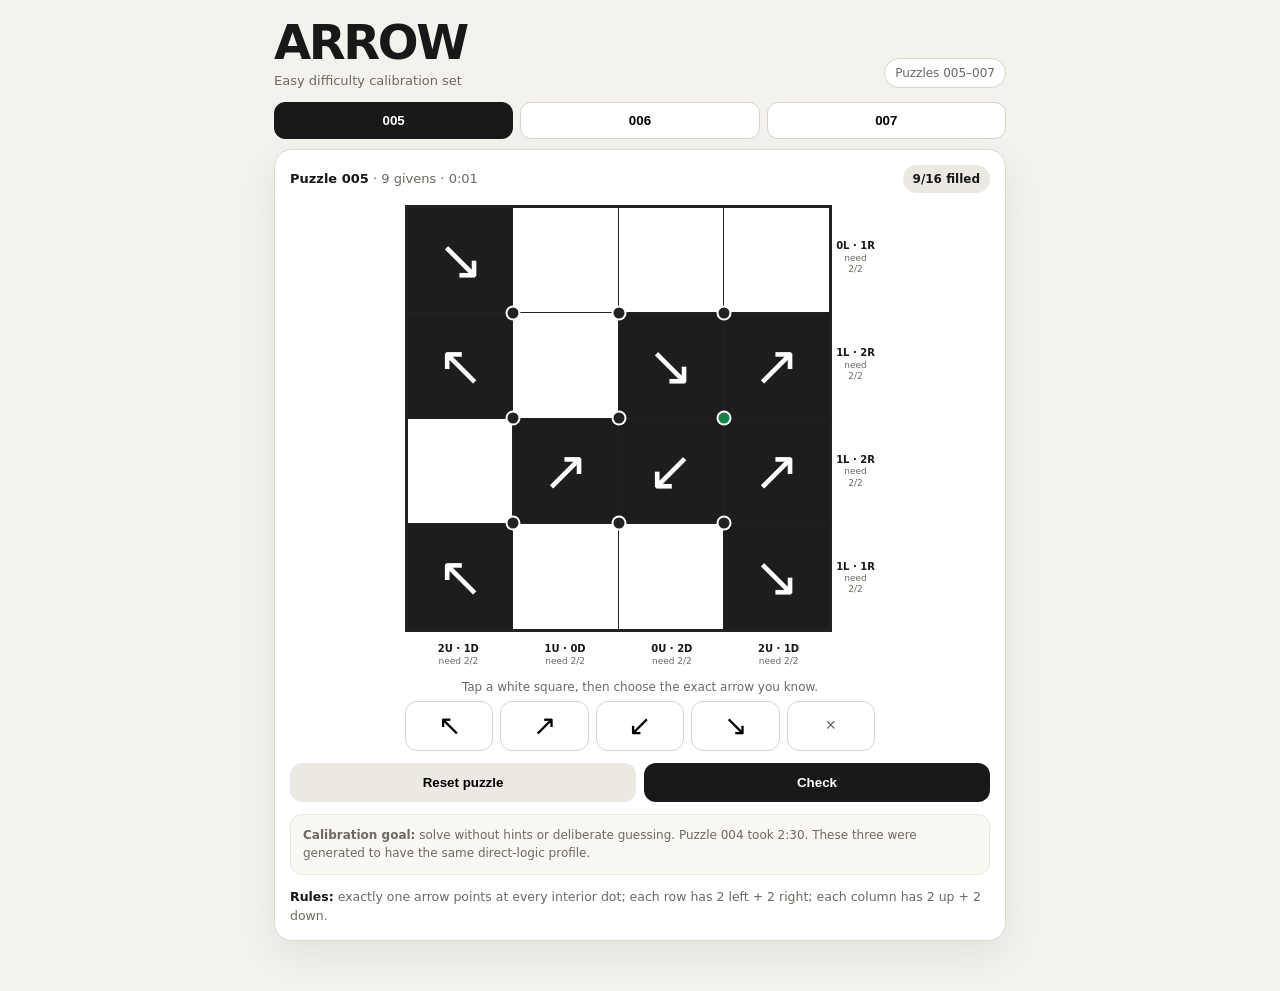
==== easy-calibration.html @ 54c93829 "Add three-puzzle easy calibration set" ====
<!doctype html><html><head><meta charset="utf-8"><meta name="viewport" content="width=device-width,initial-scale=1,viewport-fit=cover"><title>ARROW · Easy Calibration Set</title><style>
:root{--bg:#f4f2ec;--card:#fff;--ink:#181818;--muted:#6d6961;--line:#222;--accent:#2862d7;--good:#16824b;--bad:#c53b35;--soft:#ece9e2}*{box-sizing:border-box}body{margin:0;background:var(--bg);color:var(--ink);font-family:Inter,system-ui,-apple-system,"Segoe UI",sans-serif}.page{width:min(760px,100%);margin:auto;padding:20px 14px 50px}header{display:flex;justify-content:space-between;align-items:end;gap:12px;margin-bottom:14px}h1{margin:0;font-size:clamp(30px,8vw,48px);letter-spacing:-.05em;line-height:.95}.sub{margin:7px 0 0;color:var(--muted);font-size:13px}.pill{background:#fff;border:1px solid #d8d4cc;border-radius:999px;padding:7px 10px;font-size:12px;color:var(--muted)}.tabs{display:grid;grid-template-columns:repeat(3,1fr);gap:7px;margin-bottom:10px}.tab{border:1px solid #d8d4cc;background:#fff;border-radius:11px;padding:10px 5px;font-weight:800;cursor:pointer}.tab.on{background:#181818;color:#fff;border-color:#181818}.card{background:#fff;border:1px solid #dedad2;border-radius:18px;box-shadow:0 14px 40px rgba(0,0,0,.07);padding:15px}.top{display:flex;justify-content:space-between;align-items:center;gap:8px;margin-bottom:12px}.meta{font-size:13px;color:var(--muted)}.meta strong{color:var(--ink)}#status{font-size:12px;font-weight:800;background:var(--soft);padding:7px 10px;border-radius:999px}#status.bad{background:#fbe9e8;color:var(--bad)}#status.good{background:#e7f5ed;color:var(--good)}.shell{width:min(90vw,470px);margin:auto;position:relative;padding-right:43px;padding-bottom:43px}.board{position:relative;display:grid;grid-template-columns:repeat(4,1fr);aspect-ratio:1;border:3px solid var(--line);background:#fff}.cell{border:0;border-right:1.5px solid var(--line);border-bottom:1.5px solid var(--line);background:#fff;display:grid;place-items:center;font-size:clamp(34px,10vw,56px);color:var(--accent);cursor:pointer;padding:0}.cell:nth-child(4n){border-right:0}.cell:nth-child(n+13){border-bottom:0}.cell.given{background:#1d1d1d;color:#fff;cursor:default}.cell.selected:not(.given){outline:4px solid rgba(40,98,215,.22);outline-offset:-5px;background:#f7f9ff}.dot{position:absolute;width:11px;height:11px;border-radius:50%;background:#222;transform:translate(-50%,-50%);z-index:5;pointer-events:none;box-shadow:0 0 0 2px #fff}.dot.good{background:var(--good)}.dot.bad{background:var(--bad)}.rows{position:absolute;right:0;top:0;width:39px;height:calc(100% - 43px);display:grid;grid-template-rows:repeat(4,1fr);align-items:center}.cols{position:absolute;left:0;bottom:0;width:calc(100% - 43px);height:39px;display:grid;grid-template-columns:repeat(4,1fr);align-items:center}.stat{text-align:center;font-size:9px;color:var(--muted);line-height:1.25}.stat b{display:block;color:var(--ink);font-size:10px}.help{text-align:center;color:var(--muted);font-size:12px;margin:5px 0 7px}.palette{width:min(100%,470px);margin:auto;display:grid;grid-template-columns:repeat(5,1fr);gap:7px}.pick{height:50px;border:1px solid #d8d4cc;border-radius:12px;background:#fff;cursor:pointer;font-size:28px}.erase{font-size:18px;color:var(--muted)}.actions{display:grid;grid-template-columns:repeat(2,1fr);gap:8px;margin-top:12px}.action{border:0;border-radius:12px;padding:12px 8px;background:var(--soft);font-weight:800;cursor:pointer}.action.primary{background:#181818;color:#fff}.box{display:none;margin-top:12px;padding:12px 13px;border-radius:12px;font-size:13px;line-height:1.45}.box.show{display:block}.msg{background:#eff3ff}.win{background:#e7f5ed;color:#105d35;text-align:center;font-weight:800}.rules{margin-top:13px;font-size:12.5px;line-height:1.5;color:var(--muted)}.rules strong{color:var(--ink)}.results{margin-top:12px;padding:11px 12px;border-radius:12px;background:#faf8f3;border:1px solid #ebe7df;font-size:12px;line-height:1.55;color:var(--muted)}
</style></head><body><div class="page"><header><div><h1>ARROW</h1><p class="sub">Easy difficulty calibration set</p></div><div class="pill">Puzzles 005–007</div></header><div class="tabs" id="tabs"></div><section class="card"><div class="top"><div class="meta"><strong id="pname">Puzzle 005</strong> · 9 givens · <span id="timer">0:00</span></div><div id="status">9/16 filled</div></div><div class="shell"><div id="board" class="board"></div><div id="rows" class="rows"></div><div id="cols" class="cols"></div></div><div class="help">Tap a white square, then choose the exact arrow you know.</div><div class="palette"><button class="pick" data-d="NW">↖</button><button class="pick" data-d="NE">↗</button><button class="pick" data-d="SW">↙</button><button class="pick" data-d="SE">↘</button><button class="pick erase" data-d="">×</button></div><div class="actions"><button class="action" id="reset">Reset puzzle</button><button class="action primary" id="check">Check</button></div><div id="msg" class="box msg"></div><div id="win" class="box win"></div><div class="results" id="results"><strong>Calibration goal:</strong> solve without hints or deliberate guessing. Puzzle 004 took 2:30. These three were generated to have the same direct-logic profile.</div><div class="rules"><strong>Rules:</strong> exactly one arrow points at every interior dot; each row has 2 left + 2 right; each column has 2 up + 2 down.</div></section></div><script>
(()=>{const P=[
{n:'005',s:[['SE','SE','NW','SW'],['NW','SW','SE','NE'],['SW','NE','SW','NE'],['NW','NW','NE','SE']],g:[[0,0],[1,0],[1,2],[1,3],[2,1],[2,2],[2,3],[3,0],[3,3]]},
{n:'006',s:[['NE','NW','SW','NE'],['SE','NW','NE','SW'],['SE','SE','NW','SW'],['NW','SW','SE','NE']],g:[[0,0],[0,1],[0,3],[1,1],[1,2],[2,0],[2,2],[2,3],[3,1]]},
{n:'007',s:[['SW','NE','NW','SE'],['NE','NE','SW','NW'],['NE','SW','SE','NW'],['SE','SE','NW','SW']],g:[[0,1],[0,2],[0,3],[1,1],[2,0],[2,1],[3,0],[3,2],[3,3]]}
],SYM={NW:'↖',NE:'↗',SW:'↙',SE:'↘'},LEFT=d=>d==='NW'||d==='SW',UP=d=>d==='NW'||d==='NE',inward=(r,c)=>r===0?(c===0?'SE':'SW'):(c===0?'NE':'NW');let pi=0,grid,sel,start,done=false,timerId,times={};const $=id=>document.getElementById(id),board=$('board'),status=$('status'),msg=$('msg'),win=$('win'),timer=$('timer');
function fmt(ms){let s=Math.floor(ms/1000);return `${Math.floor(s/60)}:${String(s%60).padStart(2,'0')}`}function tick(){if(!done)timer.textContent=fmt(Date.now()-start)}function givenSet(){return new Set(P[pi].g.map(([r,c])=>`${r},${c}`))}function load(i){pi=i;grid=Array.from({length:4},()=>Array(4).fill(''));for(const[r,c]of P[pi].g)grid[r][c]=P[pi].s[r][c];sel=null;done=false;start=Date.now();clearInterval(timerId);timerId=setInterval(tick,1000);tick();msg.classList.remove('show');win.classList.remove('show');$('pname').textContent=`Puzzle ${P[pi].n}`;renderTabs();render()}
function renderTabs(){$('tabs').innerHTML=P.map((p,i)=>`<button class="tab ${i===pi?'on':''}" data-i="${i}">${p.n}${times[p.n]?` · ${times[p.n]}`:''}</button>`).join('');document.querySelectorAll('.tab').forEach(b=>b.onclick=()=>load(+b.dataset.i))}function dotInfo(r,c){let n=0,f=0;for(let rr=0;rr<2;rr++)for(let cc=0;cc<2;cc++){let d=grid[r+rr][c+cc];if(d){f++;if(d===inward(rr,cc))n++}}return{n,f}}
function conflicts(){let out=[];for(let r=0;r<4;r++){let v=grid[r].filter(Boolean),l=v.filter(LEFT).length;if(l>2||v.length-l>2)out.push(`Row ${r+1} has too many arrows pointing one way.`)}for(let c=0;c<4;c++){let v=grid.map(x=>x[c]).filter(Boolean),u=v.filter(UP).length;if(u>2||v.length-u>2)out.push(`Column ${c+1} has too many arrows pointing one way.`)}for(let r=0;r<3;r++)for(let c=0;c<3;c++){let x=dotInfo(r,c);if(x.n>1)out.push('An interior dot has more than one arrow pointing at it.');if(x.f===4&&x.n!==1)out.push('A completed interior dot does not have exactly one incoming arrow.')}return out}
function stats(){let rs=$('rows'),cs=$('cols');rs.innerHTML='';cs.innerHTML='';for(let r=0;r<4;r++){let v=grid[r].filter(Boolean),l=v.filter(LEFT).length;rs.innerHTML+=`<div class="stat"><b>${l}L · ${v.length-l}R</b>need 2/2</div>`}for(let c=0;c<4;c++){let v=grid.map(x=>x[c]).filter(Boolean),u=v.filter(UP).length;cs.innerHTML+=`<div class="stat"><b>${u}U · ${v.length-u}D</b>need 2/2</div>`}}
function render(){let gs=givenSet();board.innerHTML='';for(let r=0;r<4;r++)for(let c=0;c<4;c++){let b=document.createElement('button');b.className='cell';if(gs.has(`${r},${c}`))b.classList.add('given');if(sel&&sel[0]===r&&sel[1]===c)b.classList.add('selected');b.textContent=grid[r][c]?SYM[grid[r][c]]:'';b.onclick=()=>{if(!gs.has(`${r},${c}`)){sel=[r,c];msg.classList.remove('show');render()}};board.appendChild(b)}for(let r=1;r<4;r++)for(let c=1;c<4;c++){let d=document.createElement('i'),x=dotInfo(r-1,c-1);d.className='dot';d.style.left=`${c*25}%`;d.style.top=`${r*25}%`;if(x.n>1||(x.f===4&&x.n!==1))d.classList.add('bad');else if(x.f===4&&x.n===1)d.classList.add('good');board.appendChild(d)}stats();let bad=conflicts().length,filled=grid.flat().filter(Boolean).length;status.className=bad?'bad':'';status.textContent=bad?'Rule conflict':`${filled}/16 filled`}
document.querySelectorAll('.pick').forEach(b=>b.onclick=()=>{if(!sel)return;let[r,c]=sel;if(givenSet().has(`${r},${c}`))return;grid[r][c]=b.dataset.d;render()});function solved(){return grid.flat().every(Boolean)&&grid.every((row,r)=>row.every((d,c)=>d===P[pi].s[r][c]))}$('check').onclick=()=>{let bad=conflicts();if(bad.length){msg.textContent=bad[0];msg.classList.add('show');return}if(solved()){done=true;clearInterval(timerId);tick();let t=timer.textContent;times[P[pi].n]=t;status.textContent='Solved!';status.className='good';win.innerHTML=`Puzzle ${P[pi].n} solved in <strong>${t}</strong>.`;win.classList.add('show');renderTabs()}else{msg.textContent='No rule conflicts so far. Keep going.';msg.classList.add('show')}};$('reset').onclick=()=>load(pi);load(0)})();
</script></body></html>
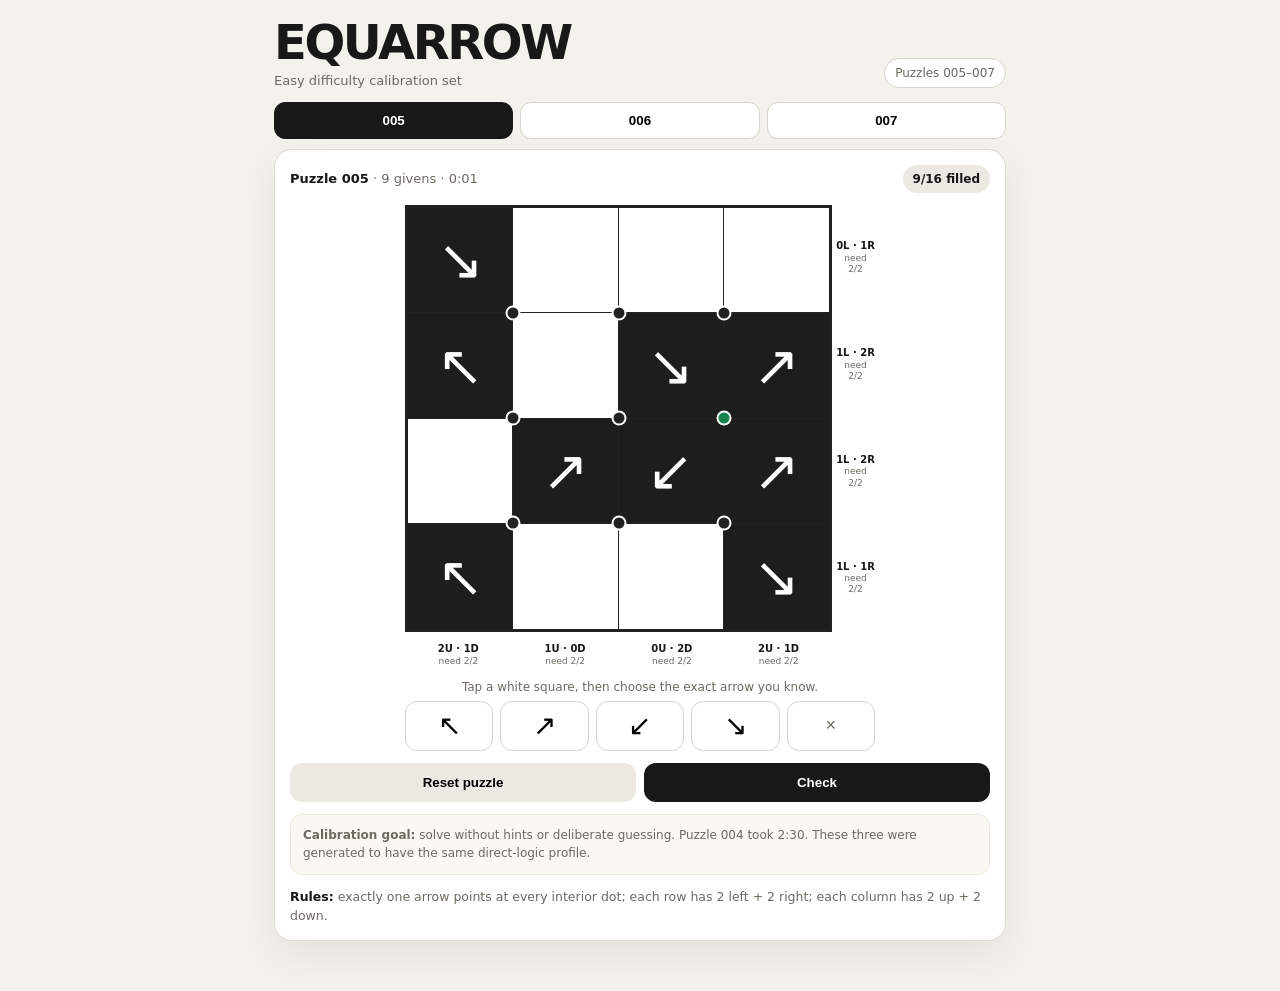
==== commit 2c5a7f7f: "Apply EQUARROW branding to Easy calibration set" ====
--- a/easy-calibration.html
+++ b/easy-calibration.html
@@ -1,6 +1,6 @@
-<!doctype html><html><head><meta charset="utf-8"><meta name="viewport" content="width=device-width,initial-scale=1,viewport-fit=cover"><title>ARROW · Easy Calibration Set</title><style>
+<!doctype html><html><head><meta charset="utf-8"><meta name="viewport" content="width=device-width,initial-scale=1,viewport-fit=cover"><title>EQUARROW · Easy Calibration Set</title><style>
 :root{--bg:#f4f2ec;--card:#fff;--ink:#181818;--muted:#6d6961;--line:#222;--accent:#2862d7;--good:#16824b;--bad:#c53b35;--soft:#ece9e2}*{box-sizing:border-box}body{margin:0;background:var(--bg);color:var(--ink);font-family:Inter,system-ui,-apple-system,"Segoe UI",sans-serif}.page{width:min(760px,100%);margin:auto;padding:20px 14px 50px}header{display:flex;justify-content:space-between;align-items:end;gap:12px;margin-bottom:14px}h1{margin:0;font-size:clamp(30px,8vw,48px);letter-spacing:-.05em;line-height:.95}.sub{margin:7px 0 0;color:var(--muted);font-size:13px}.pill{background:#fff;border:1px solid #d8d4cc;border-radius:999px;padding:7px 10px;font-size:12px;color:var(--muted)}.tabs{display:grid;grid-template-columns:repeat(3,1fr);gap:7px;margin-bottom:10px}.tab{border:1px solid #d8d4cc;background:#fff;border-radius:11px;padding:10px 5px;font-weight:800;cursor:pointer}.tab.on{background:#181818;color:#fff;border-color:#181818}.card{background:#fff;border:1px solid #dedad2;border-radius:18px;box-shadow:0 14px 40px rgba(0,0,0,.07);padding:15px}.top{display:flex;justify-content:space-between;align-items:center;gap:8px;margin-bottom:12px}.meta{font-size:13px;color:var(--muted)}.meta strong{color:var(--ink)}#status{font-size:12px;font-weight:800;background:var(--soft);padding:7px 10px;border-radius:999px}#status.bad{background:#fbe9e8;color:var(--bad)}#status.good{background:#e7f5ed;color:var(--good)}.shell{width:min(90vw,470px);margin:auto;position:relative;padding-right:43px;padding-bottom:43px}.board{position:relative;display:grid;grid-template-columns:repeat(4,1fr);aspect-ratio:1;border:3px solid var(--line);background:#fff}.cell{border:0;border-right:1.5px solid var(--line);border-bottom:1.5px solid var(--line);background:#fff;display:grid;place-items:center;font-size:clamp(34px,10vw,56px);color:var(--accent);cursor:pointer;padding:0}.cell:nth-child(4n){border-right:0}.cell:nth-child(n+13){border-bottom:0}.cell.given{background:#1d1d1d;color:#fff;cursor:default}.cell.selected:not(.given){outline:4px solid rgba(40,98,215,.22);outline-offset:-5px;background:#f7f9ff}.dot{position:absolute;width:11px;height:11px;border-radius:50%;background:#222;transform:translate(-50%,-50%);z-index:5;pointer-events:none;box-shadow:0 0 0 2px #fff}.dot.good{background:var(--good)}.dot.bad{background:var(--bad)}.rows{position:absolute;right:0;top:0;width:39px;height:calc(100% - 43px);display:grid;grid-template-rows:repeat(4,1fr);align-items:center}.cols{position:absolute;left:0;bottom:0;width:calc(100% - 43px);height:39px;display:grid;grid-template-columns:repeat(4,1fr);align-items:center}.stat{text-align:center;font-size:9px;color:var(--muted);line-height:1.25}.stat b{display:block;color:var(--ink);font-size:10px}.help{text-align:center;color:var(--muted);font-size:12px;margin:5px 0 7px}.palette{width:min(100%,470px);margin:auto;display:grid;grid-template-columns:repeat(5,1fr);gap:7px}.pick{height:50px;border:1px solid #d8d4cc;border-radius:12px;background:#fff;cursor:pointer;font-size:28px}.erase{font-size:18px;color:var(--muted)}.actions{display:grid;grid-template-columns:repeat(2,1fr);gap:8px;margin-top:12px}.action{border:0;border-radius:12px;padding:12px 8px;background:var(--soft);font-weight:800;cursor:pointer}.action.primary{background:#181818;color:#fff}.box{display:none;margin-top:12px;padding:12px 13px;border-radius:12px;font-size:13px;line-height:1.45}.box.show{display:block}.msg{background:#eff3ff}.win{background:#e7f5ed;color:#105d35;text-align:center;font-weight:800}.rules{margin-top:13px;font-size:12.5px;line-height:1.5;color:var(--muted)}.rules strong{color:var(--ink)}.results{margin-top:12px;padding:11px 12px;border-radius:12px;background:#faf8f3;border:1px solid #ebe7df;font-size:12px;line-height:1.55;color:var(--muted)}
-</style></head><body><div class="page"><header><div><h1>ARROW</h1><p class="sub">Easy difficulty calibration set</p></div><div class="pill">Puzzles 005–007</div></header><div class="tabs" id="tabs"></div><section class="card"><div class="top"><div class="meta"><strong id="pname">Puzzle 005</strong> · 9 givens · <span id="timer">0:00</span></div><div id="status">9/16 filled</div></div><div class="shell"><div id="board" class="board"></div><div id="rows" class="rows"></div><div id="cols" class="cols"></div></div><div class="help">Tap a white square, then choose the exact arrow you know.</div><div class="palette"><button class="pick" data-d="NW">↖</button><button class="pick" data-d="NE">↗</button><button class="pick" data-d="SW">↙</button><button class="pick" data-d="SE">↘</button><button class="pick erase" data-d="">×</button></div><div class="actions"><button class="action" id="reset">Reset puzzle</button><button class="action primary" id="check">Check</button></div><div id="msg" class="box msg"></div><div id="win" class="box win"></div><div class="results" id="results"><strong>Calibration goal:</strong> solve without hints or deliberate guessing. Puzzle 004 took 2:30. These three were generated to have the same direct-logic profile.</div><div class="rules"><strong>Rules:</strong> exactly one arrow points at every interior dot; each row has 2 left + 2 right; each column has 2 up + 2 down.</div></section></div><script>
+</style></head><body><div class="page"><header><div><h1>EQUARROW</h1><p class="sub">Easy difficulty calibration set</p></div><div class="pill">Puzzles 005–007</div></header><div class="tabs" id="tabs"></div><section class="card"><div class="top"><div class="meta"><strong id="pname">Puzzle 005</strong> · 9 givens · <span id="timer">0:00</span></div><div id="status">9/16 filled</div></div><div class="shell"><div id="board" class="board"></div><div id="rows" class="rows"></div><div id="cols" class="cols"></div></div><div class="help">Tap a white square, then choose the exact arrow you know.</div><div class="palette"><button class="pick" data-d="NW">↖</button><button class="pick" data-d="NE">↗</button><button class="pick" data-d="SW">↙</button><button class="pick" data-d="SE">↘</button><button class="pick erase" data-d="">×</button></div><div class="actions"><button class="action" id="reset">Reset puzzle</button><button class="action primary" id="check">Check</button></div><div id="msg" class="box msg"></div><div id="win" class="box win"></div><div class="results" id="results"><strong>Calibration goal:</strong> solve without hints or deliberate guessing. Puzzle 004 took 2:30. These three were generated to have the same direct-logic profile.</div><div class="rules"><strong>Rules:</strong> exactly one arrow points at every interior dot; each row has 2 left + 2 right; each column has 2 up + 2 down.</div></section></div><script>
 (()=>{const P=[
 {n:'005',s:[['SE','SE','NW','SW'],['NW','SW','SE','NE'],['SW','NE','SW','NE'],['NW','NW','NE','SE']],g:[[0,0],[1,0],[1,2],[1,3],[2,1],[2,2],[2,3],[3,0],[3,3]]},
 {n:'006',s:[['NE','NW','SW','NE'],['SE','NW','NE','SW'],['SE','SE','NW','SW'],['NW','SW','SE','NE']],g:[[0,0],[0,1],[0,3],[1,1],[1,2],[2,0],[2,2],[2,3],[3,1]]},
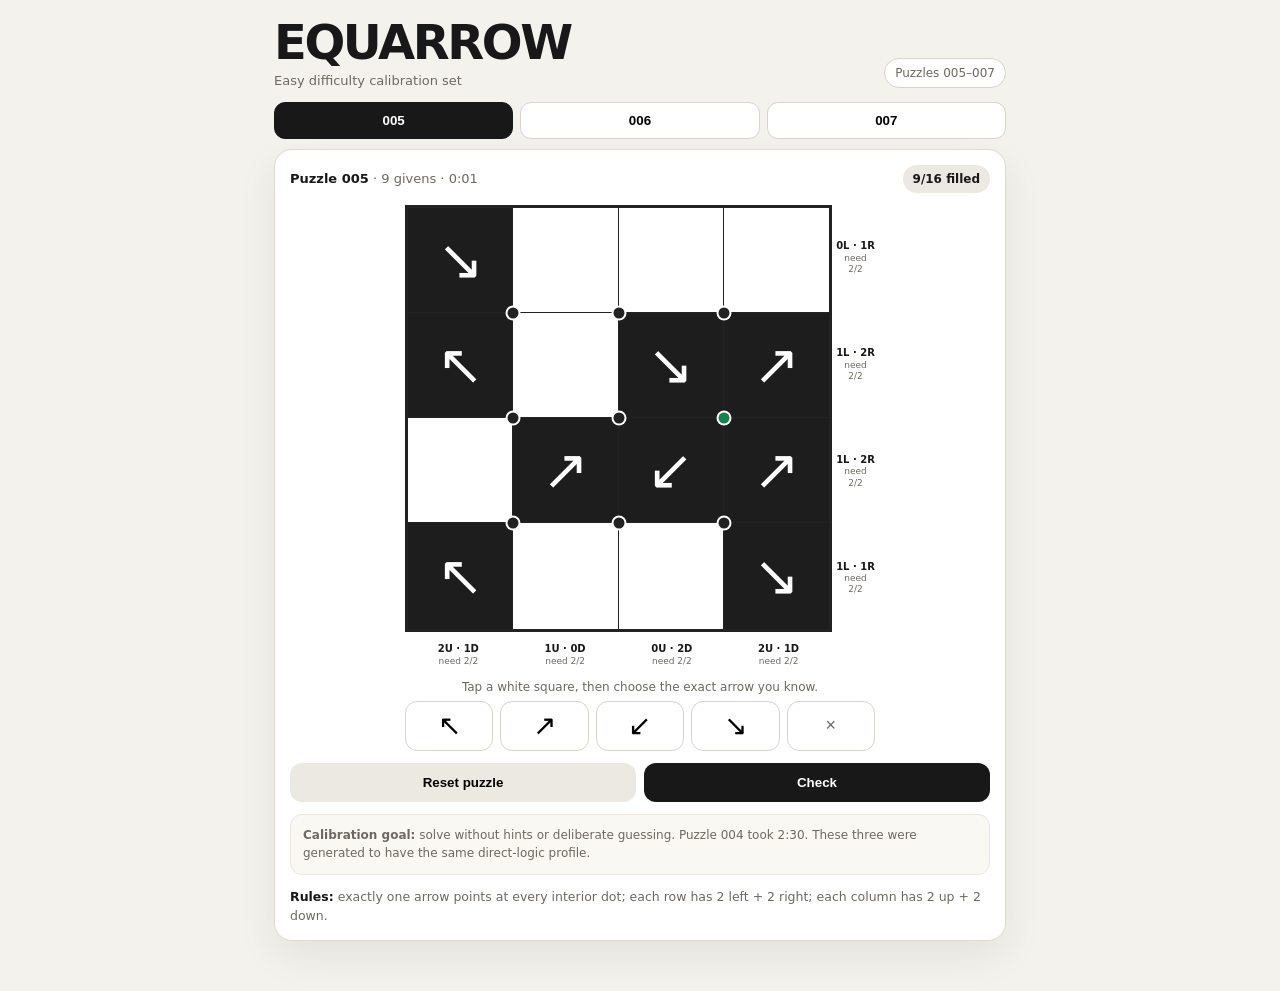
==== commit 202a6ea7: "Fix unequal puzzle row sizing" ====
--- a/easy-calibration.html
+++ b/easy-calibration.html
@@ -1,5 +1,5 @@
 <!doctype html><html><head><meta charset="utf-8"><meta name="viewport" content="width=device-width,initial-scale=1,viewport-fit=cover"><title>EQUARROW · Easy Calibration Set</title><style>
-:root{--bg:#f4f2ec;--card:#fff;--ink:#181818;--muted:#6d6961;--line:#222;--accent:#2862d7;--good:#16824b;--bad:#c53b35;--soft:#ece9e2}*{box-sizing:border-box}body{margin:0;background:var(--bg);color:var(--ink);font-family:Inter,system-ui,-apple-system,"Segoe UI",sans-serif}.page{width:min(760px,100%);margin:auto;padding:20px 14px 50px}header{display:flex;justify-content:space-between;align-items:end;gap:12px;margin-bottom:14px}h1{margin:0;font-size:clamp(30px,8vw,48px);letter-spacing:-.05em;line-height:.95}.sub{margin:7px 0 0;color:var(--muted);font-size:13px}.pill{background:#fff;border:1px solid #d8d4cc;border-radius:999px;padding:7px 10px;font-size:12px;color:var(--muted)}.tabs{display:grid;grid-template-columns:repeat(3,1fr);gap:7px;margin-bottom:10px}.tab{border:1px solid #d8d4cc;background:#fff;border-radius:11px;padding:10px 5px;font-weight:800;cursor:pointer}.tab.on{background:#181818;color:#fff;border-color:#181818}.card{background:#fff;border:1px solid #dedad2;border-radius:18px;box-shadow:0 14px 40px rgba(0,0,0,.07);padding:15px}.top{display:flex;justify-content:space-between;align-items:center;gap:8px;margin-bottom:12px}.meta{font-size:13px;color:var(--muted)}.meta strong{color:var(--ink)}#status{font-size:12px;font-weight:800;background:var(--soft);padding:7px 10px;border-radius:999px}#status.bad{background:#fbe9e8;color:var(--bad)}#status.good{background:#e7f5ed;color:var(--good)}.shell{width:min(90vw,470px);margin:auto;position:relative;padding-right:43px;padding-bottom:43px}.board{position:relative;display:grid;grid-template-columns:repeat(4,1fr);aspect-ratio:1;border:3px solid var(--line);background:#fff}.cell{border:0;border-right:1.5px solid var(--line);border-bottom:1.5px solid var(--line);background:#fff;display:grid;place-items:center;font-size:clamp(34px,10vw,56px);color:var(--accent);cursor:pointer;padding:0}.cell:nth-child(4n){border-right:0}.cell:nth-child(n+13){border-bottom:0}.cell.given{background:#1d1d1d;color:#fff;cursor:default}.cell.selected:not(.given){outline:4px solid rgba(40,98,215,.22);outline-offset:-5px;background:#f7f9ff}.dot{position:absolute;width:11px;height:11px;border-radius:50%;background:#222;transform:translate(-50%,-50%);z-index:5;pointer-events:none;box-shadow:0 0 0 2px #fff}.dot.good{background:var(--good)}.dot.bad{background:var(--bad)}.rows{position:absolute;right:0;top:0;width:39px;height:calc(100% - 43px);display:grid;grid-template-rows:repeat(4,1fr);align-items:center}.cols{position:absolute;left:0;bottom:0;width:calc(100% - 43px);height:39px;display:grid;grid-template-columns:repeat(4,1fr);align-items:center}.stat{text-align:center;font-size:9px;color:var(--muted);line-height:1.25}.stat b{display:block;color:var(--ink);font-size:10px}.help{text-align:center;color:var(--muted);font-size:12px;margin:5px 0 7px}.palette{width:min(100%,470px);margin:auto;display:grid;grid-template-columns:repeat(5,1fr);gap:7px}.pick{height:50px;border:1px solid #d8d4cc;border-radius:12px;background:#fff;cursor:pointer;font-size:28px}.erase{font-size:18px;color:var(--muted)}.actions{display:grid;grid-template-columns:repeat(2,1fr);gap:8px;margin-top:12px}.action{border:0;border-radius:12px;padding:12px 8px;background:var(--soft);font-weight:800;cursor:pointer}.action.primary{background:#181818;color:#fff}.box{display:none;margin-top:12px;padding:12px 13px;border-radius:12px;font-size:13px;line-height:1.45}.box.show{display:block}.msg{background:#eff3ff}.win{background:#e7f5ed;color:#105d35;text-align:center;font-weight:800}.rules{margin-top:13px;font-size:12.5px;line-height:1.5;color:var(--muted)}.rules strong{color:var(--ink)}.results{margin-top:12px;padding:11px 12px;border-radius:12px;background:#faf8f3;border:1px solid #ebe7df;font-size:12px;line-height:1.55;color:var(--muted)}
+:root{--bg:#f4f2ec;--card:#fff;--ink:#181818;--muted:#6d6961;--line:#222;--accent:#2862d7;--good:#16824b;--bad:#c53b35;--soft:#ece9e2}*{box-sizing:border-box}body{margin:0;background:var(--bg);color:var(--ink);font-family:Inter,system-ui,-apple-system,"Segoe UI",sans-serif}.page{width:min(760px,100%);margin:auto;padding:20px 14px 50px}header{display:flex;justify-content:space-between;align-items:end;gap:12px;margin-bottom:14px}h1{margin:0;font-size:clamp(30px,8vw,48px);letter-spacing:-.05em;line-height:.95}.sub{margin:7px 0 0;color:var(--muted);font-size:13px}.pill{background:#fff;border:1px solid #d8d4cc;border-radius:999px;padding:7px 10px;font-size:12px;color:var(--muted)}.tabs{display:grid;grid-template-columns:repeat(3,1fr);gap:7px;margin-bottom:10px}.tab{border:1px solid #d8d4cc;background:#fff;border-radius:11px;padding:10px 5px;font-weight:800;cursor:pointer}.tab.on{background:#181818;color:#fff;border-color:#181818}.card{background:#fff;border:1px solid #dedad2;border-radius:18px;box-shadow:0 14px 40px rgba(0,0,0,.07);padding:15px}.top{display:flex;justify-content:space-between;align-items:center;gap:8px;margin-bottom:12px}.meta{font-size:13px;color:var(--muted)}.meta strong{color:var(--ink)}#status{font-size:12px;font-weight:800;background:var(--soft);padding:7px 10px;border-radius:999px}#status.bad{background:#fbe9e8;color:var(--bad)}#status.good{background:#e7f5ed;color:var(--good)}.shell{width:min(90vw,470px);margin:auto;position:relative;padding-right:43px;padding-bottom:43px}.board{position:relative;display:grid;grid-template-columns:repeat(4,minmax(0,1fr));grid-template-rows:repeat(4,minmax(0,1fr));grid-auto-rows:minmax(0,1fr);aspect-ratio:1;overflow:hidden;border:3px solid var(--line);background:#fff}.cell{border:0;border-right:1.5px solid var(--line);border-bottom:1.5px solid var(--line);background:#fff;display:grid;place-items:center;font-size:clamp(34px,10vw,56px);line-height:1;color:var(--accent);cursor:pointer;padding:0;min-width:0;min-height:0;overflow:hidden}.cell:nth-child(4n){border-right:0}.cell:nth-child(n+13){border-bottom:0}.cell.given{background:#1d1d1d;color:#fff;cursor:default}.cell.selected:not(.given){outline:4px solid rgba(40,98,215,.22);outline-offset:-5px;background:#f7f9ff}.dot{position:absolute;width:11px;height:11px;border-radius:50%;background:#222;transform:translate(-50%,-50%);z-index:5;pointer-events:none;box-shadow:0 0 0 2px #fff}.dot.good{background:var(--good)}.dot.bad{background:var(--bad)}.rows{position:absolute;right:0;top:0;width:39px;height:calc(100% - 43px);display:grid;grid-template-rows:repeat(4,1fr);align-items:center}.cols{position:absolute;left:0;bottom:0;width:calc(100% - 43px);height:39px;display:grid;grid-template-columns:repeat(4,1fr);align-items:center}.stat{text-align:center;font-size:9px;color:var(--muted);line-height:1.25}.stat b{display:block;color:var(--ink);font-size:10px}.help{text-align:center;color:var(--muted);font-size:12px;margin:5px 0 7px}.palette{width:min(100%,470px);margin:auto;display:grid;grid-template-columns:repeat(5,1fr);gap:7px}.pick{height:50px;border:1px solid #d8d4cc;border-radius:12px;background:#fff;cursor:pointer;font-size:28px}.erase{font-size:18px;color:var(--muted)}.actions{display:grid;grid-template-columns:repeat(2,1fr);gap:8px;margin-top:12px}.action{border:0;border-radius:12px;padding:12px 8px;background:var(--soft);font-weight:800;cursor:pointer}.action.primary{background:#181818;color:#fff}.box{display:none;margin-top:12px;padding:12px 13px;border-radius:12px;font-size:13px;line-height:1.45}.box.show{display:block}.msg{background:#eff3ff}.win{background:#e7f5ed;color:#105d35;text-align:center;font-weight:800}.rules{margin-top:13px;font-size:12.5px;line-height:1.5;color:var(--muted)}.rules strong{color:var(--ink)}.results{margin-top:12px;padding:11px 12px;border-radius:12px;background:#faf8f3;border:1px solid #ebe7df;font-size:12px;line-height:1.55;color:var(--muted)}
 </style></head><body><div class="page"><header><div><h1>EQUARROW</h1><p class="sub">Easy difficulty calibration set</p></div><div class="pill">Puzzles 005–007</div></header><div class="tabs" id="tabs"></div><section class="card"><div class="top"><div class="meta"><strong id="pname">Puzzle 005</strong> · 9 givens · <span id="timer">0:00</span></div><div id="status">9/16 filled</div></div><div class="shell"><div id="board" class="board"></div><div id="rows" class="rows"></div><div id="cols" class="cols"></div></div><div class="help">Tap a white square, then choose the exact arrow you know.</div><div class="palette"><button class="pick" data-d="NW">↖</button><button class="pick" data-d="NE">↗</button><button class="pick" data-d="SW">↙</button><button class="pick" data-d="SE">↘</button><button class="pick erase" data-d="">×</button></div><div class="actions"><button class="action" id="reset">Reset puzzle</button><button class="action primary" id="check">Check</button></div><div id="msg" class="box msg"></div><div id="win" class="box win"></div><div class="results" id="results"><strong>Calibration goal:</strong> solve without hints or deliberate guessing. Puzzle 004 took 2:30. These three were generated to have the same direct-logic profile.</div><div class="rules"><strong>Rules:</strong> exactly one arrow points at every interior dot; each row has 2 left + 2 right; each column has 2 up + 2 down.</div></section></div><script>
 (()=>{const P=[
 {n:'005',s:[['SE','SE','NW','SW'],['NW','SW','SE','NE'],['SW','NE','SW','NE'],['NW','NW','NE','SE']],g:[[0,0],[1,0],[1,2],[1,3],[2,1],[2,2],[2,3],[3,0],[3,3]]},
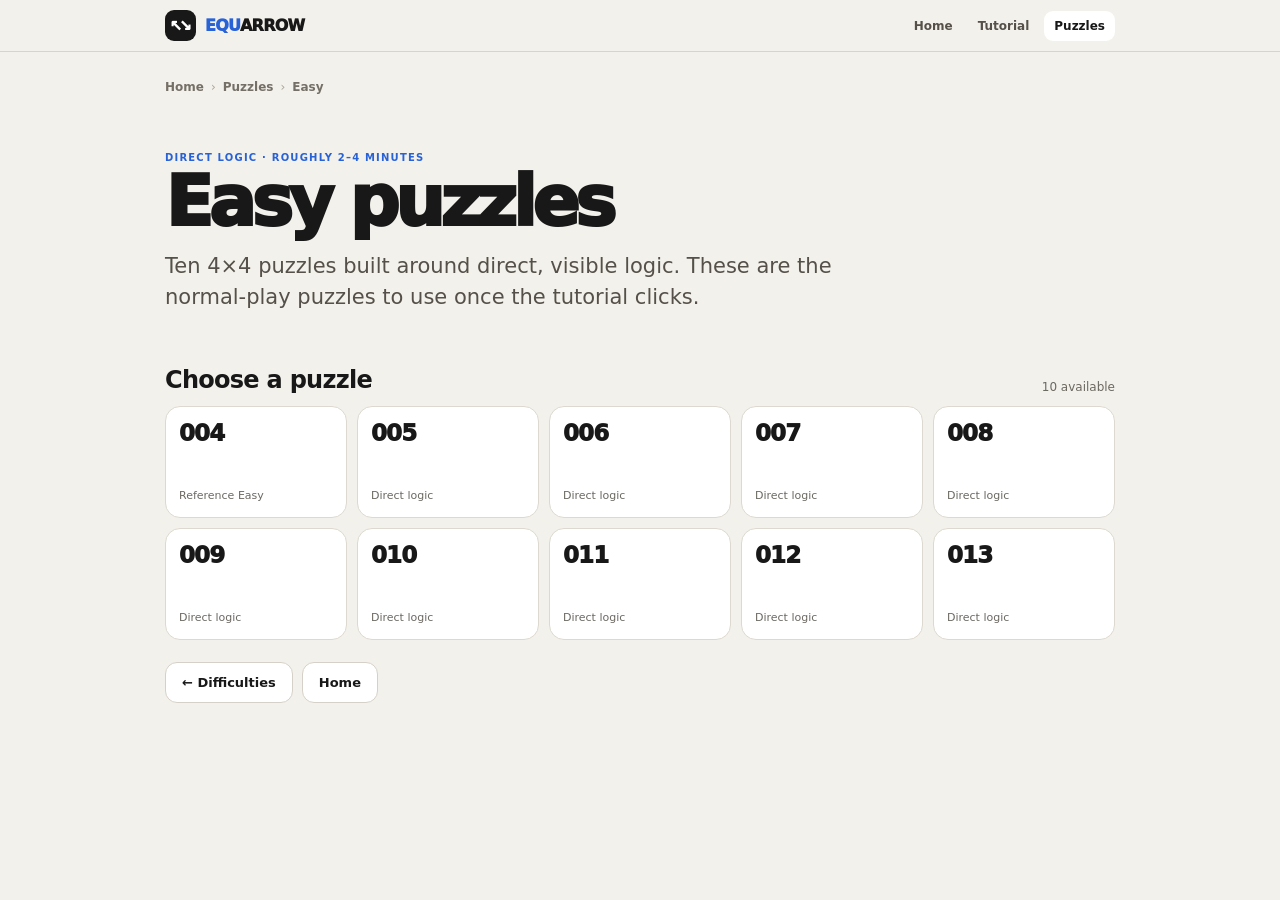
==== commit 04cf5a33: "Route old Easy calibration URL into new library" ====
--- a/easy-calibration.html
+++ b/easy-calibration.html
@@ -1,15 +1 @@
-<!doctype html><html><head><meta charset="utf-8"><meta name="viewport" content="width=device-width,initial-scale=1,viewport-fit=cover"><title>EQUARROW · Easy Calibration Set</title><style>
-:root{--bg:#f4f2ec;--card:#fff;--ink:#181818;--muted:#6d6961;--line:#222;--accent:#2862d7;--good:#16824b;--bad:#c53b35;--soft:#ece9e2}*{box-sizing:border-box}body{margin:0;background:var(--bg);color:var(--ink);font-family:Inter,system-ui,-apple-system,"Segoe UI",sans-serif}.page{width:min(760px,100%);margin:auto;padding:20px 14px 50px}header{display:flex;justify-content:space-between;align-items:end;gap:12px;margin-bottom:14px}h1{margin:0;font-size:clamp(30px,8vw,48px);letter-spacing:-.05em;line-height:.95}.sub{margin:7px 0 0;color:var(--muted);font-size:13px}.pill{background:#fff;border:1px solid #d8d4cc;border-radius:999px;padding:7px 10px;font-size:12px;color:var(--muted)}.tabs{display:grid;grid-template-columns:repeat(3,1fr);gap:7px;margin-bottom:10px}.tab{border:1px solid #d8d4cc;background:#fff;border-radius:11px;padding:10px 5px;font-weight:800;cursor:pointer}.tab.on{background:#181818;color:#fff;border-color:#181818}.card{background:#fff;border:1px solid #dedad2;border-radius:18px;box-shadow:0 14px 40px rgba(0,0,0,.07);padding:15px}.top{display:flex;justify-content:space-between;align-items:center;gap:8px;margin-bottom:12px}.meta{font-size:13px;color:var(--muted)}.meta strong{color:var(--ink)}#status{font-size:12px;font-weight:800;background:var(--soft);padding:7px 10px;border-radius:999px}#status.bad{background:#fbe9e8;color:var(--bad)}#status.good{background:#e7f5ed;color:var(--good)}.shell{width:min(90vw,470px);margin:auto;position:relative;padding-right:43px;padding-bottom:43px}.board{position:relative;display:grid;grid-template-columns:repeat(4,minmax(0,1fr));grid-template-rows:repeat(4,minmax(0,1fr));grid-auto-rows:minmax(0,1fr);aspect-ratio:1;overflow:hidden;border:3px solid var(--line);background:#fff}.cell{border:0;border-right:1.5px solid var(--line);border-bottom:1.5px solid var(--line);background:#fff;display:grid;place-items:center;font-size:clamp(34px,10vw,56px);line-height:1;color:var(--accent);cursor:pointer;padding:0;min-width:0;min-height:0;overflow:hidden}.cell:nth-child(4n){border-right:0}.cell:nth-child(n+13){border-bottom:0}.cell.given{background:#1d1d1d;color:#fff;cursor:default}.cell.selected:not(.given){outline:4px solid rgba(40,98,215,.22);outline-offset:-5px;background:#f7f9ff}.dot{position:absolute;width:11px;height:11px;border-radius:50%;background:#222;transform:translate(-50%,-50%);z-index:5;pointer-events:none;box-shadow:0 0 0 2px #fff}.dot.good{background:var(--good)}.dot.bad{background:var(--bad)}.rows{position:absolute;right:0;top:0;width:39px;height:calc(100% - 43px);display:grid;grid-template-rows:repeat(4,1fr);align-items:center}.cols{position:absolute;left:0;bottom:0;width:calc(100% - 43px);height:39px;display:grid;grid-template-columns:repeat(4,1fr);align-items:center}.stat{text-align:center;font-size:9px;color:var(--muted);line-height:1.25}.stat b{display:block;color:var(--ink);font-size:10px}.help{text-align:center;color:var(--muted);font-size:12px;margin:5px 0 7px}.palette{width:min(100%,470px);margin:auto;display:grid;grid-template-columns:repeat(5,1fr);gap:7px}.pick{height:50px;border:1px solid #d8d4cc;border-radius:12px;background:#fff;cursor:pointer;font-size:28px}.erase{font-size:18px;color:var(--muted)}.actions{display:grid;grid-template-columns:repeat(2,1fr);gap:8px;margin-top:12px}.action{border:0;border-radius:12px;padding:12px 8px;background:var(--soft);font-weight:800;cursor:pointer}.action.primary{background:#181818;color:#fff}.box{display:none;margin-top:12px;padding:12px 13px;border-radius:12px;font-size:13px;line-height:1.45}.box.show{display:block}.msg{background:#eff3ff}.win{background:#e7f5ed;color:#105d35;text-align:center;font-weight:800}.rules{margin-top:13px;font-size:12.5px;line-height:1.5;color:var(--muted)}.rules strong{color:var(--ink)}.results{margin-top:12px;padding:11px 12px;border-radius:12px;background:#faf8f3;border:1px solid #ebe7df;font-size:12px;line-height:1.55;color:var(--muted)}
-</style></head><body><div class="page"><header><div><h1>EQUARROW</h1><p class="sub">Easy difficulty calibration set</p></div><div class="pill">Puzzles 005–007</div></header><div class="tabs" id="tabs"></div><section class="card"><div class="top"><div class="meta"><strong id="pname">Puzzle 005</strong> · 9 givens · <span id="timer">0:00</span></div><div id="status">9/16 filled</div></div><div class="shell"><div id="board" class="board"></div><div id="rows" class="rows"></div><div id="cols" class="cols"></div></div><div class="help">Tap a white square, then choose the exact arrow you know.</div><div class="palette"><button class="pick" data-d="NW">↖</button><button class="pick" data-d="NE">↗</button><button class="pick" data-d="SW">↙</button><button class="pick" data-d="SE">↘</button><button class="pick erase" data-d="">×</button></div><div class="actions"><button class="action" id="reset">Reset puzzle</button><button class="action primary" id="check">Check</button></div><div id="msg" class="box msg"></div><div id="win" class="box win"></div><div class="results" id="results"><strong>Calibration goal:</strong> solve without hints or deliberate guessing. Puzzle 004 took 2:30. These three were generated to have the same direct-logic profile.</div><div class="rules"><strong>Rules:</strong> exactly one arrow points at every interior dot; each row has 2 left + 2 right; each column has 2 up + 2 down.</div></section></div><script>
-(()=>{const P=[
-{n:'005',s:[['SE','SE','NW','SW'],['NW','SW','SE','NE'],['SW','NE','SW','NE'],['NW','NW','NE','SE']],g:[[0,0],[1,0],[1,2],[1,3],[2,1],[2,2],[2,3],[3,0],[3,3]]},
-{n:'006',s:[['NE','NW','SW','NE'],['SE','NW','NE','SW'],['SE','SE','NW','SW'],['NW','SW','SE','NE']],g:[[0,0],[0,1],[0,3],[1,1],[1,2],[2,0],[2,2],[2,3],[3,1]]},
-{n:'007',s:[['SW','NE','NW','SE'],['NE','NE','SW','NW'],['NE','SW','SE','NW'],['SE','SE','NW','SW']],g:[[0,1],[0,2],[0,3],[1,1],[2,0],[2,1],[3,0],[3,2],[3,3]]}
-],SYM={NW:'↖',NE:'↗',SW:'↙',SE:'↘'},LEFT=d=>d==='NW'||d==='SW',UP=d=>d==='NW'||d==='NE',inward=(r,c)=>r===0?(c===0?'SE':'SW'):(c===0?'NE':'NW');let pi=0,grid,sel,start,done=false,timerId,times={};const $=id=>document.getElementById(id),board=$('board'),status=$('status'),msg=$('msg'),win=$('win'),timer=$('timer');
-function fmt(ms){let s=Math.floor(ms/1000);return `${Math.floor(s/60)}:${String(s%60).padStart(2,'0')}`}function tick(){if(!done)timer.textContent=fmt(Date.now()-start)}function givenSet(){return new Set(P[pi].g.map(([r,c])=>`${r},${c}`))}function load(i){pi=i;grid=Array.from({length:4},()=>Array(4).fill(''));for(const[r,c]of P[pi].g)grid[r][c]=P[pi].s[r][c];sel=null;done=false;start=Date.now();clearInterval(timerId);timerId=setInterval(tick,1000);tick();msg.classList.remove('show');win.classList.remove('show');$('pname').textContent=`Puzzle ${P[pi].n}`;renderTabs();render()}
-function renderTabs(){$('tabs').innerHTML=P.map((p,i)=>`<button class="tab ${i===pi?'on':''}" data-i="${i}">${p.n}${times[p.n]?` · ${times[p.n]}`:''}</button>`).join('');document.querySelectorAll('.tab').forEach(b=>b.onclick=()=>load(+b.dataset.i))}function dotInfo(r,c){let n=0,f=0;for(let rr=0;rr<2;rr++)for(let cc=0;cc<2;cc++){let d=grid[r+rr][c+cc];if(d){f++;if(d===inward(rr,cc))n++}}return{n,f}}
-function conflicts(){let out=[];for(let r=0;r<4;r++){let v=grid[r].filter(Boolean),l=v.filter(LEFT).length;if(l>2||v.length-l>2)out.push(`Row ${r+1} has too many arrows pointing one way.`)}for(let c=0;c<4;c++){let v=grid.map(x=>x[c]).filter(Boolean),u=v.filter(UP).length;if(u>2||v.length-u>2)out.push(`Column ${c+1} has too many arrows pointing one way.`)}for(let r=0;r<3;r++)for(let c=0;c<3;c++){let x=dotInfo(r,c);if(x.n>1)out.push('An interior dot has more than one arrow pointing at it.');if(x.f===4&&x.n!==1)out.push('A completed interior dot does not have exactly one incoming arrow.')}return out}
-function stats(){let rs=$('rows'),cs=$('cols');rs.innerHTML='';cs.innerHTML='';for(let r=0;r<4;r++){let v=grid[r].filter(Boolean),l=v.filter(LEFT).length;rs.innerHTML+=`<div class="stat"><b>${l}L · ${v.length-l}R</b>need 2/2</div>`}for(let c=0;c<4;c++){let v=grid.map(x=>x[c]).filter(Boolean),u=v.filter(UP).length;cs.innerHTML+=`<div class="stat"><b>${u}U · ${v.length-u}D</b>need 2/2</div>`}}
-function render(){let gs=givenSet();board.innerHTML='';for(let r=0;r<4;r++)for(let c=0;c<4;c++){let b=document.createElement('button');b.className='cell';if(gs.has(`${r},${c}`))b.classList.add('given');if(sel&&sel[0]===r&&sel[1]===c)b.classList.add('selected');b.textContent=grid[r][c]?SYM[grid[r][c]]:'';b.onclick=()=>{if(!gs.has(`${r},${c}`)){sel=[r,c];msg.classList.remove('show');render()}};board.appendChild(b)}for(let r=1;r<4;r++)for(let c=1;c<4;c++){let d=document.createElement('i'),x=dotInfo(r-1,c-1);d.className='dot';d.style.left=`${c*25}%`;d.style.top=`${r*25}%`;if(x.n>1||(x.f===4&&x.n!==1))d.classList.add('bad');else if(x.f===4&&x.n===1)d.classList.add('good');board.appendChild(d)}stats();let bad=conflicts().length,filled=grid.flat().filter(Boolean).length;status.className=bad?'bad':'';status.textContent=bad?'Rule conflict':`${filled}/16 filled`}
-document.querySelectorAll('.pick').forEach(b=>b.onclick=()=>{if(!sel)return;let[r,c]=sel;if(givenSet().has(`${r},${c}`))return;grid[r][c]=b.dataset.d;render()});function solved(){return grid.flat().every(Boolean)&&grid.every((row,r)=>row.every((d,c)=>d===P[pi].s[r][c]))}$('check').onclick=()=>{let bad=conflicts();if(bad.length){msg.textContent=bad[0];msg.classList.add('show');return}if(solved()){done=true;clearInterval(timerId);tick();let t=timer.textContent;times[P[pi].n]=t;status.textContent='Solved!';status.className='good';win.innerHTML=`Puzzle ${P[pi].n} solved in <strong>${t}</strong>.`;win.classList.add('show');renderTabs()}else{msg.textContent='No rule conflicts so far. Keep going.';msg.classList.add('show')}};$('reset').onclick=()=>load(pi);load(0)})();
-</script></body></html>
+<!doctype html><html><head><meta charset="utf-8"><meta name="viewport" content="width=device-width,initial-scale=1"><title>EQUARROW · Easy Puzzles</title><meta http-equiv="refresh" content="0;url=easy-puzzles.html"><script>location.replace('easy-puzzles.html')</script></head><body><p><a href="easy-puzzles.html">Open Easy puzzles</a></p></body></html>
